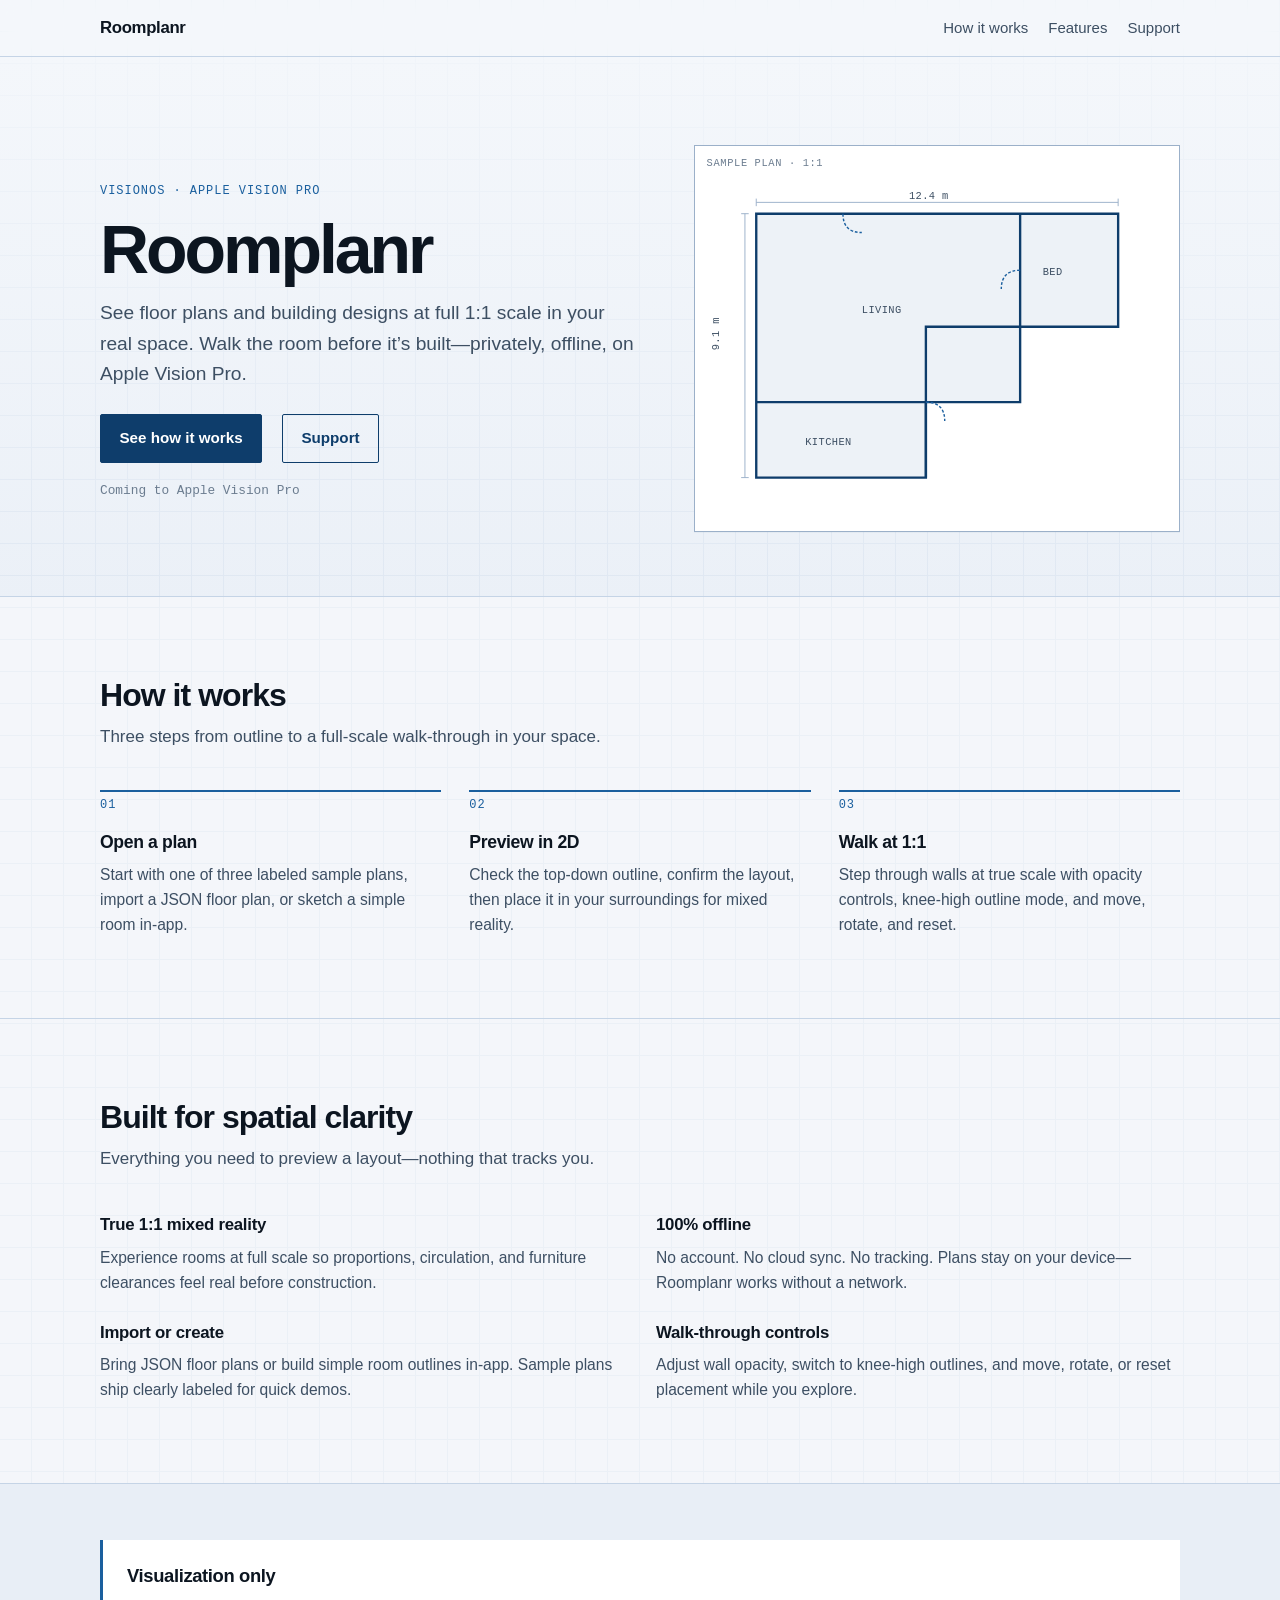
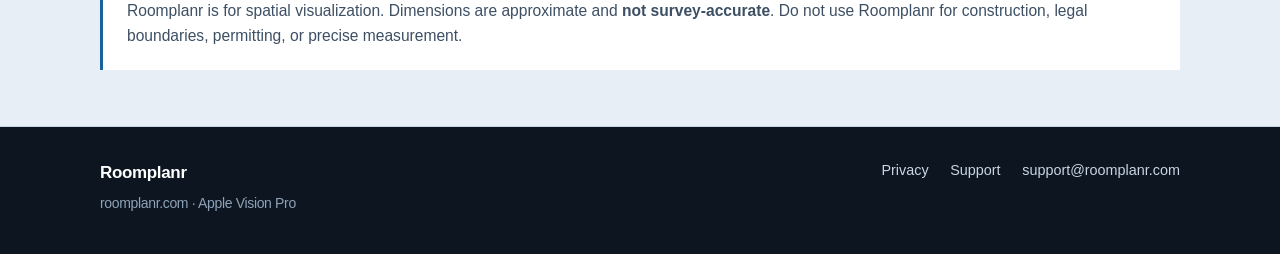
==== index.html @ 091aef66 "Add Roomplanr outline marketing website. Ship a static blueprint-inspired landing page with privacy " ====
<!DOCTYPE html>
<html lang="en">
<head>
  <meta charset="utf-8">
  <meta name="viewport" content="width=device-width, initial-scale=1">
  <title>Roomplanr — Walk through floor plans at full scale on Apple Vision Pro</title>
  <meta name="description" content="Roomplanr lets you see floor plans and building designs at true 1:1 scale in mixed reality on Apple Vision Pro. Offline, private, visualization-only.">
  <meta name="theme-color" content="#0e3d6b">
  <link rel="stylesheet" href="styles.css">
</head>
<body>
  <header class="site-header">
    <div class="wrap nav">
      <a class="logo" href="index.html">Roomplanr</a>
      <ul class="nav-links">
        <li><a href="#how">How it works</a></li>
        <li><a href="#features">Features</a></li>
        <li><a href="support.html">Support</a></li>
      </ul>
    </div>
  </header>

  <main>
    <section class="hero">
      <div class="wrap hero-grid">
        <div>
          <p class="eyebrow">visionOS · Apple Vision Pro</p>
          <h1 class="brand">Roomplanr</h1>
          <p class="lede">
            See floor plans and building designs at full 1:1 scale in your real space.
            Walk the room before it’s built—privately, offline, on Apple Vision Pro.
          </p>
          <div class="cta-row">
            <a class="btn" href="#how">See how it works</a>
            <a class="btn btn-ghost" href="support.html">Support</a>
          </div>
          <p class="coming-note">Coming to Apple Vision Pro</p>
        </div>

        <div class="plan-frame" aria-hidden="true">
          <svg class="plan-svg" viewBox="0 0 480 360" role="img" aria-label="Floor plan outline illustration">
            <rect class="room-fill" x="48" y="40" width="280" height="200" />
            <rect class="room-fill" x="328" y="40" width="104" height="120" />
            <rect class="room-fill" x="48" y="240" width="180" height="80" />

            <!-- Outer walls -->
            <path class="wall" d="M48 40 H432 V160 H328 V240 H228 V320 H48 V40 Z" />
            <!-- Interior partitions -->
            <path class="wall" d="M328 40 V160" />
            <path class="wall" d="M228 240 V320" />
            <path class="wall" d="M48 240 H228" />
            <path class="wall" d="M328 160 H228 V240" />

            <!-- Door arcs -->
            <path class="door" d="M228 240 Q248 240 248 260" />
            <path class="door" d="M328 100 Q308 100 308 120" />
            <path class="door" d="M140 40 Q140 60 160 60" />

            <!-- Dimension marks -->
            <path class="dim" d="M48 28 H432 M48 24 V32 M432 24 V32" />
            <path class="dim" d="M36 40 V320 M32 40 H40 M32 320 H40" />

            <text class="label" x="160" y="145">LIVING</text>
            <text class="label" x="352" y="105">BED</text>
            <text class="label" x="100" y="285">KITCHEN</text>
            <text class="label" x="210" y="24">12.4 m</text>
            <text class="label" x="8" y="185" transform="rotate(-90 8 185)">9.1 m</text>
          </svg>
        </div>
      </div>
    </section>

    <section class="section" id="how">
      <div class="wrap">
        <div class="section-head">
          <h2>How it works</h2>
          <p>Three steps from outline to a full-scale walk-through in your space.</p>
        </div>
        <div class="steps">
          <article class="step">
            <h3>Open a plan</h3>
            <p>Start with one of three labeled sample plans, import a JSON floor plan, or sketch a simple room in-app.</p>
          </article>
          <article class="step">
            <h3>Preview in 2D</h3>
            <p>Check the top-down outline, confirm the layout, then place it in your surroundings for mixed reality.</p>
          </article>
          <article class="step">
            <h3>Walk at 1:1</h3>
            <p>Step through walls at true scale with opacity controls, knee-high outline mode, and move, rotate, and reset.</p>
          </article>
        </div>
      </div>
    </section>

    <section class="section" id="features">
      <div class="wrap">
        <div class="section-head">
          <h2>Built for spatial clarity</h2>
          <p>Everything you need to preview a layout—nothing that tracks you.</p>
        </div>
        <div class="features">
          <article class="feature">
            <h3>True 1:1 mixed reality</h3>
            <p>Experience rooms at full scale so proportions, circulation, and furniture clearances feel real before construction.</p>
          </article>
          <article class="feature">
            <h3>100% offline</h3>
            <p>No account. No cloud sync. No tracking. Plans stay on your device—Roomplanr works without a network.</p>
          </article>
          <article class="feature">
            <h3>Import or create</h3>
            <p>Bring JSON floor plans or build simple room outlines in-app. Sample plans ship clearly labeled for quick demos.</p>
          </article>
          <article class="feature">
            <h3>Walk-through controls</h3>
            <p>Adjust wall opacity, switch to knee-high outlines, and move, rotate, or reset placement while you explore.</p>
          </article>
        </div>
      </div>
    </section>

    <section class="honesty" id="honesty">
      <div class="wrap">
        <div class="honesty-box">
          <h2>Visualization only</h2>
          <p>
            Roomplanr is for spatial visualization. Dimensions are approximate and
            <strong>not survey-accurate</strong>. Do not use Roomplanr for construction,
            legal boundaries, permitting, or precise measurement.
          </p>
        </div>
      </div>
    </section>
  </main>

  <footer class="site-footer">
    <div class="wrap footer-grid">
      <div class="footer-brand">
        Roomplanr
        <span>roomplanr.com · Apple Vision Pro</span>
      </div>
      <ul class="footer-links">
        <li><a href="privacy.html">Privacy</a></li>
        <li><a href="support.html">Support</a></li>
        <li><a href="mailto:support@roomplanr.com">support@roomplanr.com</a></li>
      </ul>
    </div>
  </footer>
</body>
</html>
---- styles.css ----
/* Roomplanr — architectural blueprint aesthetic */

:root {
  --ink: #0c1520;
  --ink-muted: #3d4f63;
  --ink-soft: #6b7c8f;
  --paper: #f4f7fb;
  --paper-deep: #e8eef6;
  --line: #c5d4e6;
  --line-strong: #9bb0c9;
  --blueprint: #1a5f9e;
  --blueprint-deep: #0e3d6b;
  --blueprint-soft: rgba(26, 95, 158, 0.08);
  --accent: #1a5f9e;
  --white: #ffffff;
  --radius: 2px;
  --max: 1080px;
  --pad: clamp(1.25rem, 4vw, 2.5rem);
  --font: -apple-system, BlinkMacSystemFont, "Segoe UI", Helvetica, Arial, sans-serif;
  --mono: ui-monospace, "SF Mono", Menlo, Consolas, monospace;
}

*,
*::before,
*::after {
  box-sizing: border-box;
}

html {
  scroll-behavior: smooth;
}

body {
  margin: 0;
  font-family: var(--font);
  font-size: 1.0625rem;
  line-height: 1.6;
  color: var(--ink);
  background-color: var(--paper);
  background-image:
    linear-gradient(var(--line) 1px, transparent 1px),
    linear-gradient(90deg, var(--line) 1px, transparent 1px);
  background-size: 32px 32px;
  background-position: -1px -1px;
  -webkit-font-smoothing: antialiased;
}

img,
svg {
  display: block;
  max-width: 100%;
}

a {
  color: var(--blueprint);
  text-decoration-thickness: 1px;
  text-underline-offset: 0.18em;
}

a:hover {
  color: var(--blueprint-deep);
}

/* Layout */

.wrap {
  width: min(100% - 2 * var(--pad), var(--max));
  margin-inline: auto;
}

.site-header {
  position: sticky;
  top: 0;
  z-index: 20;
  backdrop-filter: blur(10px);
  background: rgba(244, 247, 251, 0.88);
  border-bottom: 1px solid var(--line);
}

.nav {
  display: flex;
  align-items: center;
  justify-content: space-between;
  gap: 1rem;
  min-height: 3.5rem;
}

.logo {
  font-weight: 700;
  font-size: 1.05rem;
  letter-spacing: -0.02em;
  color: var(--ink);
  text-decoration: none;
}

.logo:hover {
  color: var(--blueprint-deep);
}

.nav-links {
  display: flex;
  align-items: center;
  gap: 1.25rem;
  list-style: none;
  margin: 0;
  padding: 0;
  font-size: 0.9375rem;
}

.nav-links a {
  color: var(--ink-muted);
  text-decoration: none;
}

.nav-links a:hover {
  color: var(--ink);
}

/* Hero */

.hero {
  position: relative;
  padding: clamp(3rem, 8vw, 5.5rem) 0 clamp(2.5rem, 6vw, 4rem);
  border-bottom: 1px solid var(--line);
  background:
    linear-gradient(180deg, rgba(244, 247, 251, 0.92) 0%, rgba(232, 238, 246, 0.75) 100%);
}

.hero-grid {
  display: grid;
  gap: clamp(2rem, 5vw, 3.5rem);
  align-items: center;
}

@media (min-width: 860px) {
  .hero-grid {
    grid-template-columns: 1.05fr 0.95fr;
  }
}

.eyebrow {
  display: inline-block;
  margin: 0 0 0.85rem;
  font-family: var(--mono);
  font-size: 0.75rem;
  font-weight: 500;
  letter-spacing: 0.08em;
  text-transform: uppercase;
  color: var(--blueprint);
}

.brand {
  margin: 0 0 0.85rem;
  font-size: clamp(2.6rem, 7vw, 4.25rem);
  font-weight: 750;
  letter-spacing: -0.045em;
  line-height: 1.02;
  color: var(--ink);
}

.lede {
  margin: 0 0 1.5rem;
  max-width: 34rem;
  font-size: clamp(1.05rem, 2.2vw, 1.2rem);
  color: var(--ink-muted);
}

.cta-row {
  display: flex;
  flex-wrap: wrap;
  align-items: center;
  gap: 0.85rem 1.25rem;
}

.btn {
  display: inline-flex;
  align-items: center;
  justify-content: center;
  padding: 0.7rem 1.15rem;
  border: 1px solid var(--blueprint-deep);
  border-radius: var(--radius);
  background: var(--blueprint-deep);
  color: var(--white);
  font: inherit;
  font-size: 0.95rem;
  font-weight: 600;
  text-decoration: none;
  transition: background 0.15s ease, border-color 0.15s ease;
}

.btn:hover {
  background: var(--ink);
  border-color: var(--ink);
  color: var(--white);
}

.btn-ghost {
  background: transparent;
  color: var(--blueprint-deep);
}

.btn-ghost:hover {
  background: var(--blueprint-soft);
  color: var(--blueprint-deep);
  border-color: var(--blueprint);
}

.coming-note {
  margin: 1.15rem 0 0;
  font-family: var(--mono);
  font-size: 0.8rem;
  color: var(--ink-soft);
}

/* Plan illustration */

.plan-frame {
  position: relative;
  padding: 1rem;
  border: 1px solid var(--line-strong);
  background: var(--white);
  box-shadow: 0 1px 0 rgba(14, 61, 107, 0.04);
}

.plan-frame::before {
  content: "SAMPLE PLAN · 1:1";
  position: absolute;
  top: 0.55rem;
  left: 0.75rem;
  font-family: var(--mono);
  font-size: 0.65rem;
  letter-spacing: 0.06em;
  color: var(--ink-soft);
}

.plan-svg {
  width: 100%;
  height: auto;
  margin-top: 0.85rem;
}

.plan-svg .wall {
  fill: none;
  stroke: var(--blueprint-deep);
  stroke-width: 2.5;
  stroke-linejoin: miter;
}

.plan-svg .door {
  fill: none;
  stroke: var(--blueprint);
  stroke-width: 1.5;
  stroke-dasharray: 3 2;
}

.plan-svg .dim {
  fill: none;
  stroke: var(--line-strong);
  stroke-width: 1;
}

.plan-svg .label {
  fill: var(--ink-muted);
  font-family: var(--mono);
  font-size: 11px;
  letter-spacing: 0.04em;
}

.plan-svg .room-fill {
  fill: var(--blueprint-soft);
}

/* Sections */

.section {
  padding: clamp(3rem, 7vw, 5rem) 0;
  border-bottom: 1px solid var(--line);
  background: rgba(244, 247, 251, 0.82);
}

.section-head {
  max-width: 36rem;
  margin-bottom: clamp(1.75rem, 4vw, 2.5rem);
}

.section h2 {
  margin: 0 0 0.6rem;
  font-size: clamp(1.55rem, 3.5vw, 2rem);
  letter-spacing: -0.03em;
  line-height: 1.15;
}

.section-head p {
  margin: 0;
  color: var(--ink-muted);
}

.steps {
  display: grid;
  gap: 1.25rem;
  counter-reset: step;
}

@media (min-width: 720px) {
  .steps {
    grid-template-columns: repeat(3, 1fr);
    gap: 1.75rem;
  }
}

.step {
  padding-top: 0.25rem;
  border-top: 2px solid var(--blueprint);
}

.step::before {
  counter-increment: step;
  content: "0" counter(step);
  display: block;
  margin-bottom: 0.75rem;
  font-family: var(--mono);
  font-size: 0.75rem;
  letter-spacing: 0.08em;
  color: var(--blueprint);
}

.step h3 {
  margin: 0 0 0.45rem;
  font-size: 1.1rem;
  letter-spacing: -0.02em;
}

.step p {
  margin: 0;
  font-size: 0.975rem;
  color: var(--ink-muted);
}

.features {
  display: grid;
  gap: 1.5rem 2rem;
}

@media (min-width: 720px) {
  .features {
    grid-template-columns: repeat(2, 1fr);
  }
}

.feature h3 {
  margin: 0 0 0.4rem;
  font-size: 1.05rem;
  letter-spacing: -0.015em;
}

.feature p {
  margin: 0;
  font-size: 0.975rem;
  color: var(--ink-muted);
}

/* Honesty callout */

.honesty {
  padding: clamp(2.5rem, 6vw, 3.5rem) 0;
  border-bottom: 1px solid var(--line);
  background: var(--paper-deep);
}

.honesty-box {
  padding: 1.35rem 1.5rem;
  border-left: 3px solid var(--blueprint);
  background: var(--white);
}

.honesty-box h2 {
  margin: 0 0 0.5rem;
  font-size: 1.15rem;
  letter-spacing: -0.02em;
}

.honesty-box p {
  margin: 0;
  color: var(--ink-muted);
  font-size: 0.975rem;
}

/* Footer */

.site-footer {
  padding: 2rem 0 2.5rem;
  background: var(--ink);
  color: #c9d5e3;
}

.footer-grid {
  display: flex;
  flex-wrap: wrap;
  gap: 1rem 2rem;
  align-items: flex-start;
  justify-content: space-between;
}

.footer-brand {
  font-weight: 700;
  color: var(--white);
  letter-spacing: -0.02em;
}

.footer-brand span {
  display: block;
  margin-top: 0.35rem;
  font-weight: 400;
  font-size: 0.875rem;
  color: #8fa3b8;
}

.footer-links {
  display: flex;
  flex-wrap: wrap;
  gap: 0.85rem 1.35rem;
  list-style: none;
  margin: 0;
  padding: 0;
  font-size: 0.9rem;
}

.footer-links a {
  color: #c9d5e3;
  text-decoration: none;
}

.footer-links a:hover {
  color: var(--white);
}

/* Inner pages */

.page-hero {
  padding: clamp(2.5rem, 6vw, 3.5rem) 0 1.5rem;
  border-bottom: 1px solid var(--line);
  background: rgba(244, 247, 251, 0.9);
}

.page-hero h1 {
  margin: 0 0 0.5rem;
  font-size: clamp(1.85rem, 4vw, 2.4rem);
  letter-spacing: -0.035em;
}

.page-hero p {
  margin: 0;
  max-width: 38rem;
  color: var(--ink-muted);
}

.prose {
  padding: clamp(2rem, 5vw, 3rem) 0 4rem;
  background: rgba(244, 247, 251, 0.82);
}

.prose article {
  max-width: 42rem;
}

.prose h2 {
  margin: 2rem 0 0.6rem;
  font-size: 1.2rem;
  letter-spacing: -0.02em;
}

.prose h2:first-child {
  margin-top: 0;
}

.prose p,
.prose li {
  color: var(--ink-muted);
}

.prose ul {
  padding-left: 1.2rem;
}

.prose li + li {
  margin-top: 0.4rem;
}

.faq details {
  margin: 0 0 0.75rem;
  padding: 0.9rem 1rem;
  border: 1px solid var(--line);
  background: var(--white);
}

.faq summary {
  cursor: pointer;
  font-weight: 600;
  color: var(--ink);
  list-style: none;
}

.faq summary::-webkit-details-marker {
  display: none;
}

.faq summary::before {
  content: "+";
  display: inline-block;
  width: 1.1rem;
  margin-right: 0.35rem;
  font-family: var(--mono);
  font-weight: 500;
  color: var(--blueprint);
}

.faq details[open] summary::before {
  content: "−";
}

.faq details p {
  margin: 0.65rem 0 0;
  font-size: 0.975rem;
}

.contact-line {
  margin-top: 1.5rem;
  padding: 1rem 1.15rem;
  border-left: 3px solid var(--blueprint);
  background: var(--white);
}

@media (max-width: 560px) {
  .nav-links {
    gap: 0.85rem;
    font-size: 0.875rem;
  }
}
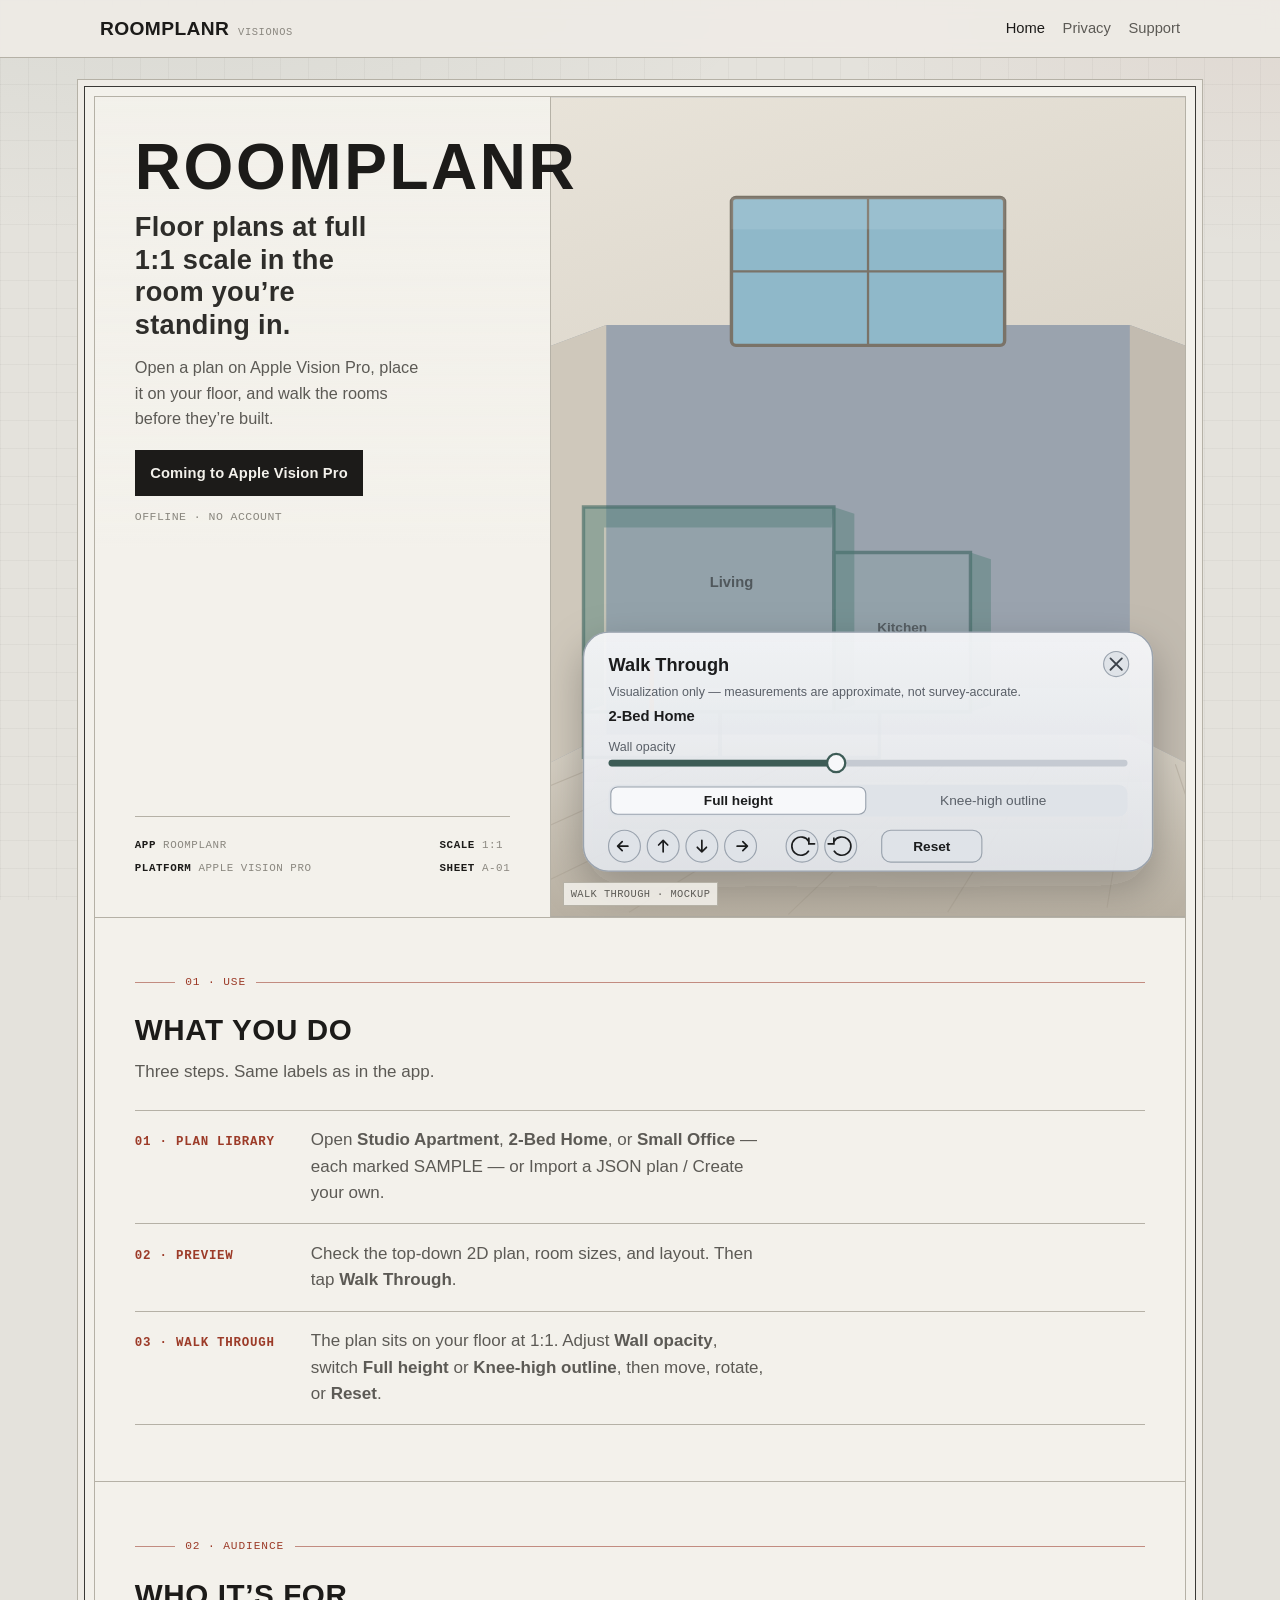
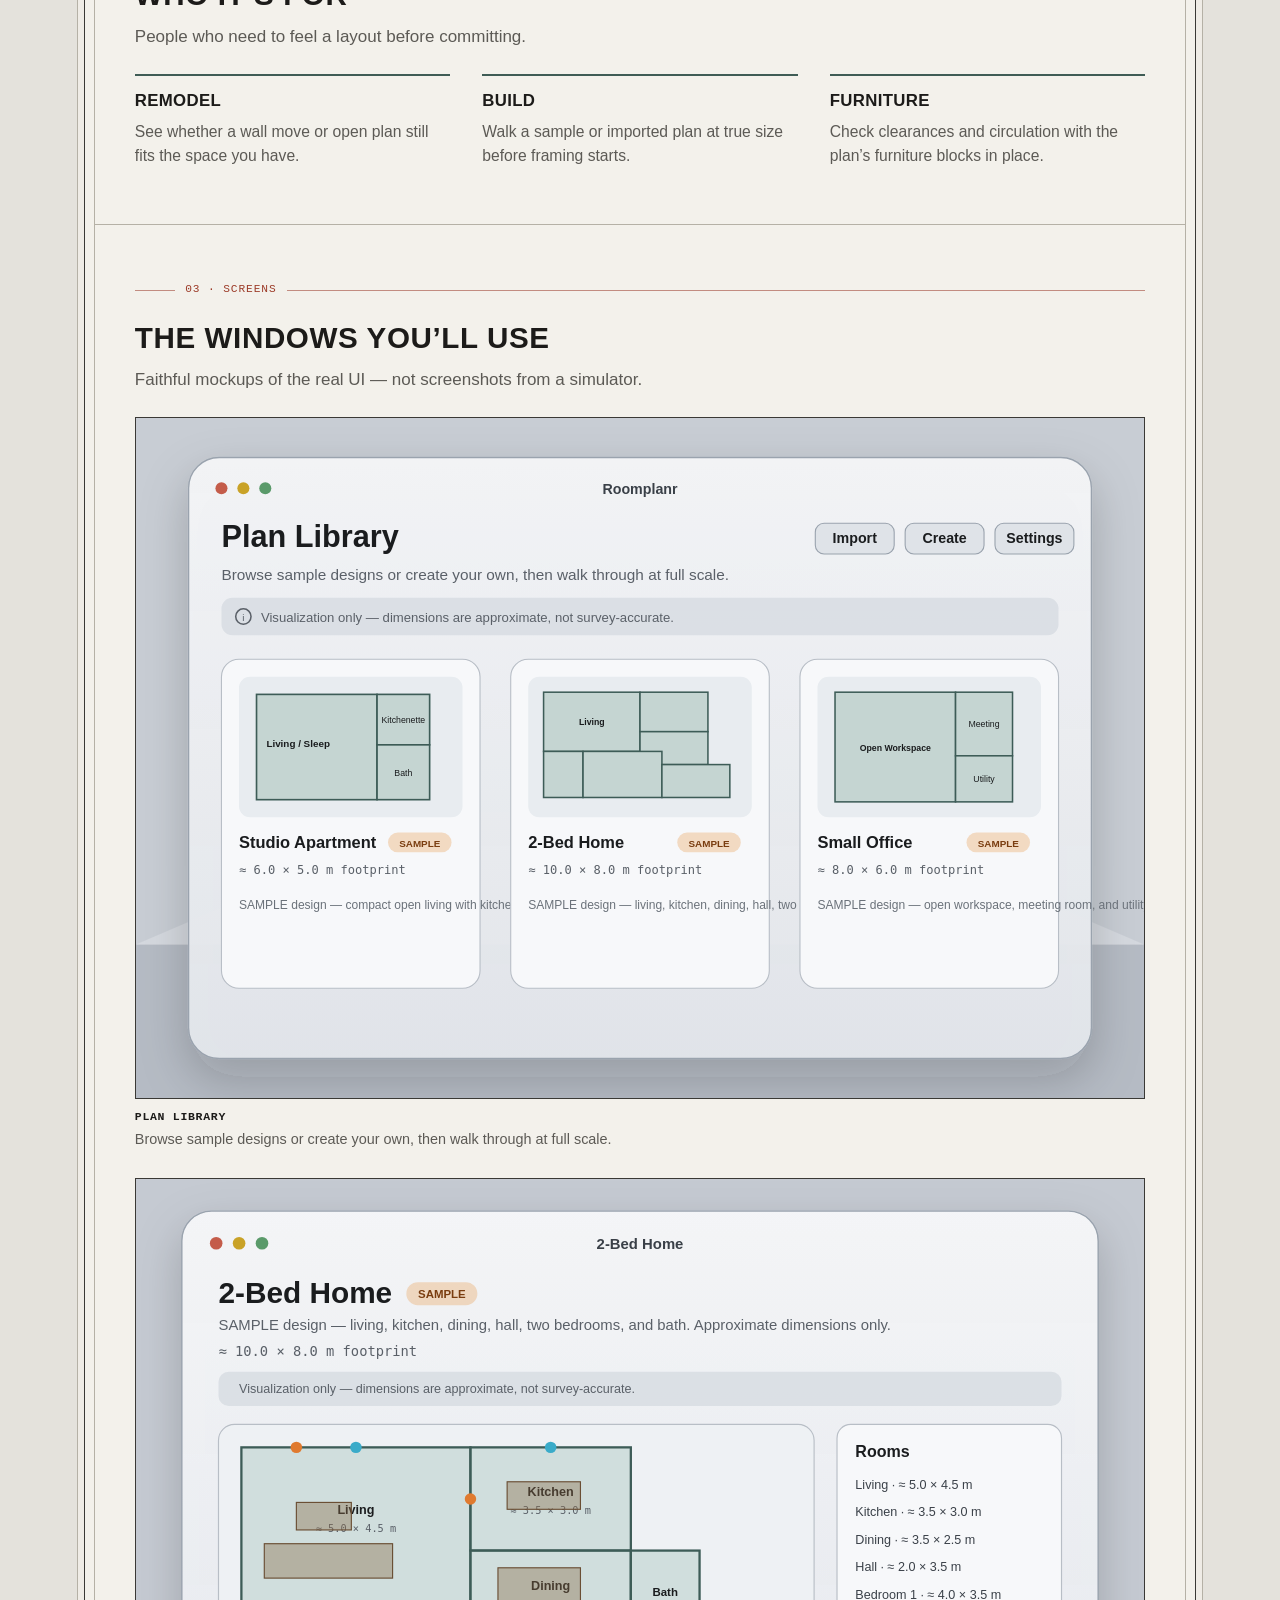
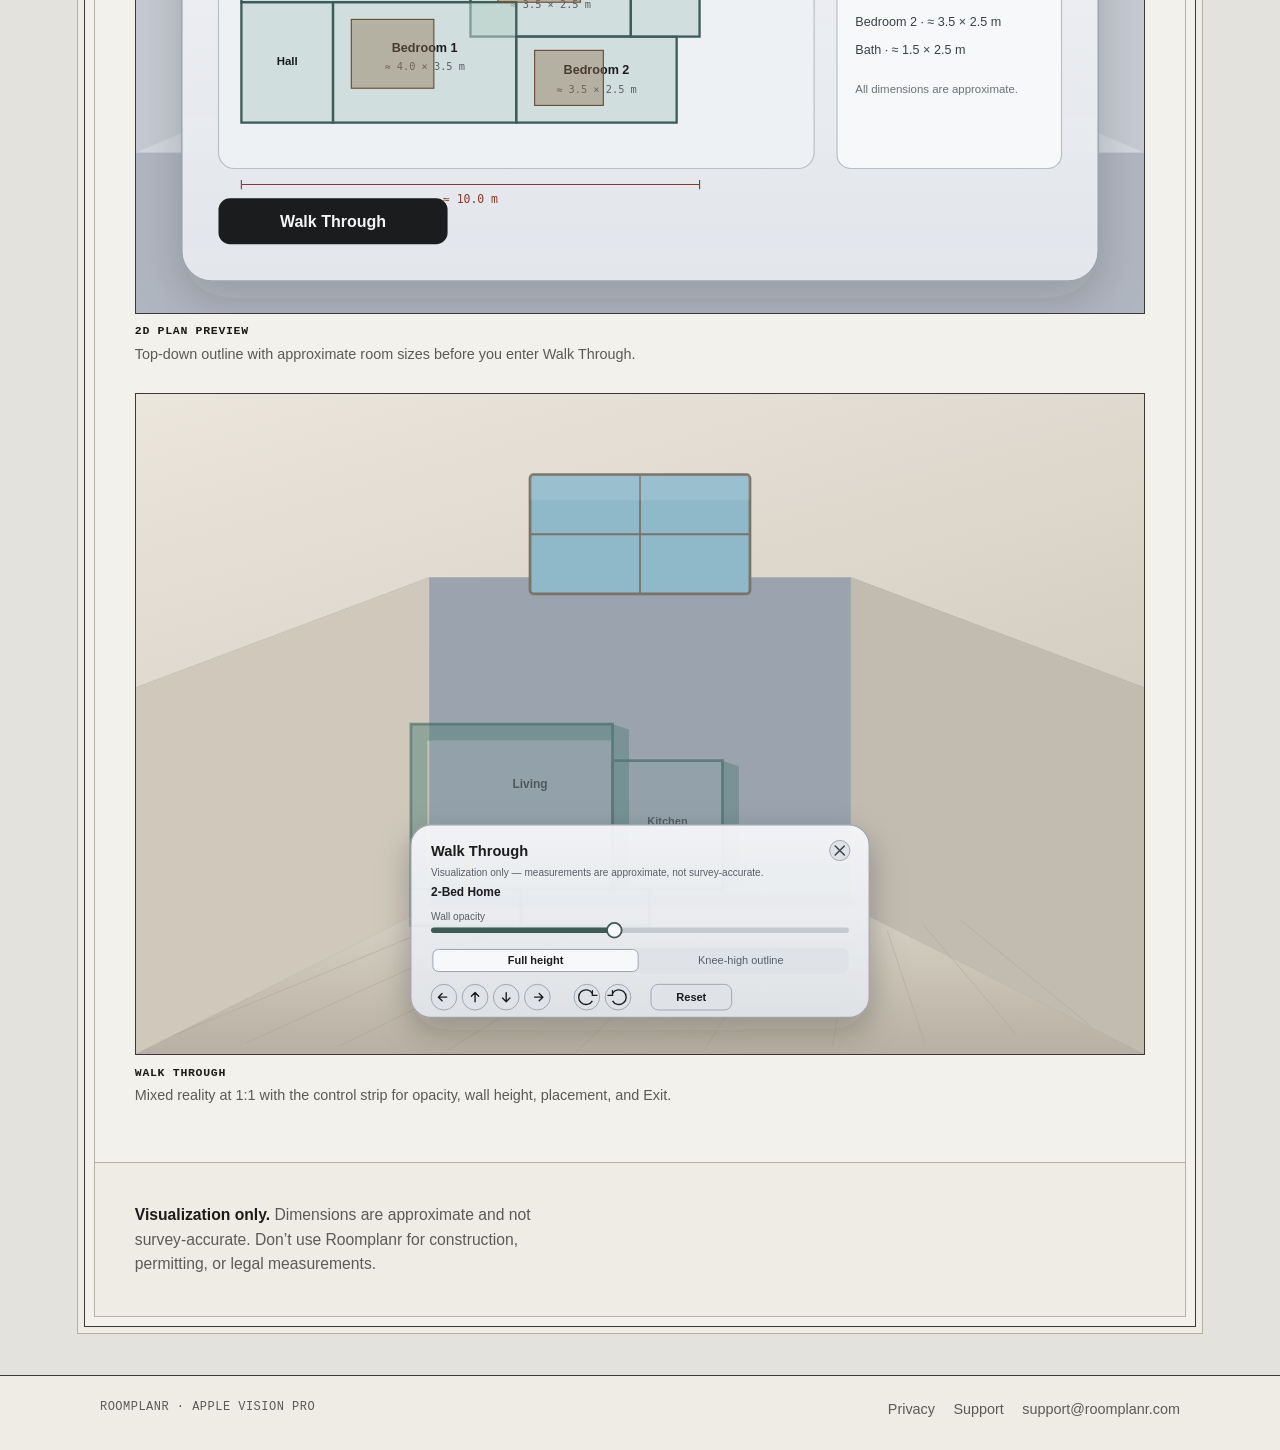
==== commit 0b8b2cd9: "Redesign Roomplanr site with a drafting-sheet identity. Replace the generic blueprint look with prod" ====
--- a/index.html
+++ b/index.html
@@ -3,148 +3,153 @@
 <head>
   <meta charset="utf-8">
   <meta name="viewport" content="width=device-width, initial-scale=1">
-  <title>Roomplanr — Walk through floor plans at full scale on Apple Vision Pro</title>
-  <meta name="description" content="Roomplanr lets you see floor plans and building designs at true 1:1 scale in mixed reality on Apple Vision Pro. Offline, private, visualization-only.">
-  <meta name="theme-color" content="#0e3d6b">
+  <title>Roomplanr — Floor plans at full scale on Apple Vision Pro</title>
+  <meta name="description" content="Roomplanr shows floor plans at true 1:1 scale in your real room on Apple Vision Pro. Pick a plan, place it on your floor, walk the rooms. Offline, no account.">
+  <meta name="theme-color" content="#e4e2dc">
   <link rel="stylesheet" href="styles.css">
 </head>
 <body>
+  <a class="skip" href="#main">Skip to content</a>
+
   <header class="site-header">
-    <div class="wrap nav">
-      <a class="logo" href="index.html">Roomplanr</a>
+    <nav class="nav" aria-label="Primary">
+      <a class="brand" href="./" aria-current="page">
+        Roomplanr
+        <span class="brand-meta">visionOS</span>
+      </a>
       <ul class="nav-links">
-        <li><a href="#how">How it works</a></li>
-        <li><a href="#features">Features</a></li>
+        <li><a href="./" aria-current="page">Home</a></li>
+        <li><a href="privacy.html">Privacy</a></li>
         <li><a href="support.html">Support</a></li>
       </ul>
-    </div>
+    </nav>
   </header>
 
-  <main>
-    <section class="hero">
-      <div class="wrap hero-grid">
-        <div>
-          <p class="eyebrow">visionOS · Apple Vision Pro</p>
-          <h1 class="brand">Roomplanr</h1>
-          <p class="lede">
-            See floor plans and building designs at full 1:1 scale in your real space.
-            Walk the room before it’s built—privately, offline, on Apple Vision Pro.
+  <main id="main">
+    <div class="sheet">
+      <div class="sheet-inner">
+        <section class="hero" aria-labelledby="brand-title">
+          <div class="hero-copy">
+            <p class="wordmark" id="brand-title">Roomplanr</p>
+            <h1>Floor plans at full 1:1 scale in the room you’re standing in.</h1>
+            <p class="lede">Open a plan on Apple Vision Pro, place it on your floor, and walk the rooms before they’re built.</p>
+            <div class="hero-cta">
+              <p class="coming">Coming to Apple Vision Pro</p>
+              <p class="device-note">Offline · No account</p>
+            </div>
+            <div class="title-block" aria-hidden="true">
+              <span><strong>App</strong> Roomplanr</span>
+              <span><strong>Scale</strong> 1:1</span>
+              <span><strong>Platform</strong> Apple Vision Pro</span>
+              <span><strong>Sheet</strong> A-01</span>
+            </div>
+          </div>
+          <figure class="hero-visual">
+            <img
+              src="images/walk-through.svg"
+              width="1100"
+              height="720"
+              alt="Walk Through view: a floor plan placed at full scale in a real room, with controls for wall opacity, Full height or Knee-high outline, move, rotate, and Reset.">
+            <figcaption>Walk Through · mockup</figcaption>
+          </figure>
+        </section>
+
+        <section class="section" id="use" aria-labelledby="use-title">
+          <div class="dim-rule">01 · Use</div>
+          <div class="section-head">
+            <h2 id="use-title">What you do</h2>
+            <p>Three steps. Same labels as in the app.</p>
+          </div>
+          <ol class="flow-list">
+            <li>
+              <h3>01 · Plan Library</h3>
+              <p>Open <strong>Studio Apartment</strong>, <strong>2-Bed Home</strong>, or <strong>Small Office</strong> — each marked SAMPLE — or Import a JSON plan / Create your own.</p>
+            </li>
+            <li>
+              <h3>02 · Preview</h3>
+              <p>Check the top-down 2D plan, room sizes, and layout. Then tap <strong>Walk Through</strong>.</p>
+            </li>
+            <li>
+              <h3>03 · Walk Through</h3>
+              <p>The plan sits on your floor at 1:1. Adjust <strong>Wall opacity</strong>, switch <strong>Full height</strong> or <strong>Knee-high outline</strong>, then move, rotate, or <strong>Reset</strong>.</p>
+            </li>
+          </ol>
+        </section>
+
+        <section class="section" id="for" aria-labelledby="for-title">
+          <div class="dim-rule">02 · Audience</div>
+          <div class="section-head">
+            <h2 id="for-title">Who it’s for</h2>
+            <p>People who need to feel a layout before committing.</p>
+          </div>
+          <div class="audience">
+            <p><strong>Remodel</strong> See whether a wall move or open plan still fits the space you have.</p>
+            <p><strong>Build</strong> Walk a sample or imported plan at true size before framing starts.</p>
+            <p><strong>Furniture</strong> Check clearances and circulation with the plan’s furniture blocks in place.</p>
+          </div>
+        </section>
+
+        <section class="section" id="screens" aria-labelledby="screens-title">
+          <div class="dim-rule">03 · Screens</div>
+          <div class="section-head">
+            <h2 id="screens-title">The windows you’ll use</h2>
+            <p>Faithful mockups of the real UI — not screenshots from a simulator.</p>
+          </div>
+          <div class="screens">
+            <figure class="screen">
+              <img
+                src="images/plan-library.svg"
+                width="920"
+                height="620"
+                alt="Plan Library window listing Studio Apartment, 2-Bed Home, and Small Office sample plans, with Import, Create, and Settings.">
+              <figcaption>
+                <strong>Plan Library</strong>
+                Browse sample designs or create your own, then walk through at full scale.
+              </figcaption>
+            </figure>
+            <figure class="screen">
+              <img
+                src="images/plan-preview.svg"
+                width="880"
+                height="640"
+                alt="2D preview of the 2-Bed Home sample with labeled rooms Living, Kitchen, Dining, Hall, Bedroom 1, Bedroom 2, and Bath, plus a Walk Through button.">
+              <figcaption>
+                <strong>2D plan preview</strong>
+                Top-down outline with approximate room sizes before you enter Walk Through.
+              </figcaption>
+            </figure>
+            <figure class="screen">
+              <img
+                src="images/walk-through.svg"
+                width="1100"
+                height="720"
+                alt="Walk Through control strip floating in a room: Wall opacity slider, Full height and Knee-high outline, move arrows, rotate, and Reset.">
+              <figcaption>
+                <strong>Walk Through</strong>
+                Mixed reality at 1:1 with the control strip for opacity, wall height, placement, and Exit.
+              </figcaption>
+            </figure>
+          </div>
+        </section>
+
+        <aside class="note" aria-labelledby="note-title">
+          <p id="note-title">
+            <strong>Visualization only.</strong>
+            Dimensions are approximate and not survey-accurate. Don’t use Roomplanr for construction, permitting, or legal measurements.
           </p>
-          <div class="cta-row">
-            <a class="btn" href="#how">See how it works</a>
-            <a class="btn btn-ghost" href="support.html">Support</a>
-          </div>
-          <p class="coming-note">Coming to Apple Vision Pro</p>
-        </div>
-
-        <div class="plan-frame" aria-hidden="true">
-          <svg class="plan-svg" viewBox="0 0 480 360" role="img" aria-label="Floor plan outline illustration">
-            <rect class="room-fill" x="48" y="40" width="280" height="200" />
-            <rect class="room-fill" x="328" y="40" width="104" height="120" />
-            <rect class="room-fill" x="48" y="240" width="180" height="80" />
-
-            <!-- Outer walls -->
-            <path class="wall" d="M48 40 H432 V160 H328 V240 H228 V320 H48 V40 Z" />
-            <!-- Interior partitions -->
-            <path class="wall" d="M328 40 V160" />
-            <path class="wall" d="M228 240 V320" />
-            <path class="wall" d="M48 240 H228" />
-            <path class="wall" d="M328 160 H228 V240" />
-
-            <!-- Door arcs -->
-            <path class="door" d="M228 240 Q248 240 248 260" />
-            <path class="door" d="M328 100 Q308 100 308 120" />
-            <path class="door" d="M140 40 Q140 60 160 60" />
-
-            <!-- Dimension marks -->
-            <path class="dim" d="M48 28 H432 M48 24 V32 M432 24 V32" />
-            <path class="dim" d="M36 40 V320 M32 40 H40 M32 320 H40" />
-
-            <text class="label" x="160" y="145">LIVING</text>
-            <text class="label" x="352" y="105">BED</text>
-            <text class="label" x="100" y="285">KITCHEN</text>
-            <text class="label" x="210" y="24">12.4 m</text>
-            <text class="label" x="8" y="185" transform="rotate(-90 8 185)">9.1 m</text>
-          </svg>
-        </div>
+        </aside>
       </div>
-    </section>
-
-    <section class="section" id="how">
-      <div class="wrap">
-        <div class="section-head">
-          <h2>How it works</h2>
-          <p>Three steps from outline to a full-scale walk-through in your space.</p>
-        </div>
-        <div class="steps">
-          <article class="step">
-            <h3>Open a plan</h3>
-            <p>Start with one of three labeled sample plans, import a JSON floor plan, or sketch a simple room in-app.</p>
-          </article>
-          <article class="step">
-            <h3>Preview in 2D</h3>
-            <p>Check the top-down outline, confirm the layout, then place it in your surroundings for mixed reality.</p>
-          </article>
-          <article class="step">
-            <h3>Walk at 1:1</h3>
-            <p>Step through walls at true scale with opacity controls, knee-high outline mode, and move, rotate, and reset.</p>
-          </article>
-        </div>
-      </div>
-    </section>
-
-    <section class="section" id="features">
-      <div class="wrap">
-        <div class="section-head">
-          <h2>Built for spatial clarity</h2>
-          <p>Everything you need to preview a layout—nothing that tracks you.</p>
-        </div>
-        <div class="features">
-          <article class="feature">
-            <h3>True 1:1 mixed reality</h3>
-            <p>Experience rooms at full scale so proportions, circulation, and furniture clearances feel real before construction.</p>
-          </article>
-          <article class="feature">
-            <h3>100% offline</h3>
-            <p>No account. No cloud sync. No tracking. Plans stay on your device—Roomplanr works without a network.</p>
-          </article>
-          <article class="feature">
-            <h3>Import or create</h3>
-            <p>Bring JSON floor plans or build simple room outlines in-app. Sample plans ship clearly labeled for quick demos.</p>
-          </article>
-          <article class="feature">
-            <h3>Walk-through controls</h3>
-            <p>Adjust wall opacity, switch to knee-high outlines, and move, rotate, or reset placement while you explore.</p>
-          </article>
-        </div>
-      </div>
-    </section>
-
-    <section class="honesty" id="honesty">
-      <div class="wrap">
-        <div class="honesty-box">
-          <h2>Visualization only</h2>
-          <p>
-            Roomplanr is for spatial visualization. Dimensions are approximate and
-            <strong>not survey-accurate</strong>. Do not use Roomplanr for construction,
-            legal boundaries, permitting, or precise measurement.
-          </p>
-        </div>
-      </div>
-    </section>
+    </div>
   </main>
 
   <footer class="site-footer">
-    <div class="wrap footer-grid">
-      <div class="footer-brand">
-        Roomplanr
-        <span>roomplanr.com · Apple Vision Pro</span>
+    <div class="wrap footer-inner">
+      <p>Roomplanr · Apple Vision Pro</p>
+      <div class="footer-links">
+        <a href="privacy.html">Privacy</a>
+        <a href="support.html">Support</a>
+        <a href="mailto:support@roomplanr.com">support@roomplanr.com</a>
       </div>
-      <ul class="footer-links">
-        <li><a href="privacy.html">Privacy</a></li>
-        <li><a href="support.html">Support</a></li>
-        <li><a href="mailto:support@roomplanr.com">support@roomplanr.com</a></li>
-      </ul>
     </div>
   </footer>
 </body>
--- a/styles.css
+++ b/styles.css
@@ -1,23 +1,25 @@
-/* Roomplanr — architectural blueprint aesthetic */
+/* Roomplanr — drafting-sheet marketing site. System fonts only. */
 
 :root {
-  --ink: #0c1520;
-  --ink-muted: #3d4f63;
-  --ink-soft: #6b7c8f;
-  --paper: #f4f7fb;
-  --paper-deep: #e8eef6;
-  --line: #c5d4e6;
-  --line-strong: #9bb0c9;
-  --blueprint: #1a5f9e;
-  --blueprint-deep: #0e3d6b;
-  --blueprint-soft: rgba(26, 95, 158, 0.08);
-  --accent: #1a5f9e;
-  --white: #ffffff;
-  --radius: 2px;
+  --paper: #e4e2dc;
+  --paper-bright: #efece6;
+  --sheet: #f3f1eb;
+  --ink: #1c1b19;
+  --muted: #5c5a55;
+  --faint: #8a877f;
+  --line: #b5b1a6;
+  --line-strong: #3a3935;
+  --graphite: #2e2d2a;
+  --mark: #9c3b28;
+  --mark-soft: rgba(156, 59, 40, 0.12);
+  --sage: #3f5c55;
+  --sage-soft: rgba(63, 92, 85, 0.14);
   --max: 1080px;
-  --pad: clamp(1.25rem, 4vw, 2.5rem);
-  --font: -apple-system, BlinkMacSystemFont, "Segoe UI", Helvetica, Arial, sans-serif;
-  --mono: ui-monospace, "SF Mono", Menlo, Consolas, monospace;
+  --pad: clamp(1.1rem, 3.5vw, 2.25rem);
+  --display: "Avenir Next Condensed", "Avenir Next", Futura, "Century Gothic", "Segoe UI", sans-serif;
+  --body: "Avenir Next", "Segoe UI", "Helvetica Neue", Helvetica, Arial, sans-serif;
+  --mono: "SF Mono", Menlo, Consolas, "Liberation Mono", monospace;
+  --theme-color: #e4e2dc;
 }
 
 *,
@@ -30,51 +32,88 @@
   scroll-behavior: smooth;
 }
 
+@media (prefers-reduced-motion: reduce) {
+  html {
+    scroll-behavior: auto;
+  }
+
+  *,
+  *::before,
+  *::after {
+    animation: none !important;
+    transition: none !important;
+  }
+}
+
 body {
   margin: 0;
-  font-family: var(--font);
-  font-size: 1.0625rem;
-  line-height: 1.6;
-  color: var(--ink);
+  color: var(--ink);
+  font: 17px/1.55 var(--body);
   background-color: var(--paper);
   background-image:
-    linear-gradient(var(--line) 1px, transparent 1px),
-    linear-gradient(90deg, var(--line) 1px, transparent 1px);
-  background-size: 32px 32px;
-  background-position: -1px -1px;
+    linear-gradient(90deg, rgba(28, 27, 25, 0.035) 1px, transparent 1px),
+    linear-gradient(rgba(28, 27, 25, 0.035) 1px, transparent 1px),
+    radial-gradient(1200px 600px at 12% -10%, rgba(63, 92, 85, 0.08), transparent 55%),
+    radial-gradient(900px 500px at 100% 0%, rgba(156, 59, 40, 0.06), transparent 50%);
+  background-size: 28px 28px, 28px 28px, auto, auto;
+  background-attachment: fixed;
   -webkit-font-smoothing: antialiased;
+  text-rendering: optimizeLegibility;
+  min-height: 100vh;
 }
 
 img,
 svg {
-  display: block;
   max-width: 100%;
+  height: auto;
+  vertical-align: middle;
 }
 
 a {
-  color: var(--blueprint);
-  text-decoration-thickness: 1px;
-  text-underline-offset: 0.18em;
+  color: var(--sage);
+  text-underline-offset: 0.16em;
 }
 
 a:hover {
-  color: var(--blueprint-deep);
-}
-
-/* Layout */
+  color: var(--mark);
+}
+
+a:focus-visible {
+  outline: 2px solid var(--mark);
+  outline-offset: 3px;
+}
+
+.skip {
+  position: absolute;
+  left: -9999px;
+  top: 0;
+}
+
+.skip:focus {
+  left: var(--pad);
+  top: 0.75rem;
+  z-index: 100;
+  background: var(--ink);
+  color: var(--sheet);
+  padding: 0.5rem 0.75rem;
+  text-decoration: none;
+}
 
 .wrap {
   width: min(100% - 2 * var(--pad), var(--max));
   margin-inline: auto;
 }
+
+/* Header — title-block strip */
 
 .site-header {
   position: sticky;
   top: 0;
   z-index: 20;
-  backdrop-filter: blur(10px);
-  background: rgba(244, 247, 251, 0.88);
+  background: color-mix(in srgb, var(--paper-bright) 90%, transparent);
   border-bottom: 1px solid var(--line);
+  backdrop-filter: blur(8px);
+  -webkit-backdrop-filter: blur(8px);
 }
 
 .nav {
@@ -82,457 +121,559 @@
   align-items: center;
   justify-content: space-between;
   gap: 1rem;
-  min-height: 3.5rem;
-}
-
-.logo {
+  padding: 0.85rem 0;
+  width: min(100% - 2 * var(--pad), var(--max));
+  margin-inline: auto;
+}
+
+.brand {
+  display: inline-flex;
+  align-items: baseline;
+  gap: 0.55rem;
+  color: var(--ink);
+  text-decoration: none;
+  font-family: var(--display);
   font-weight: 700;
-  font-size: 1.05rem;
-  letter-spacing: -0.02em;
-  color: var(--ink);
-  text-decoration: none;
-}
-
-.logo:hover {
-  color: var(--blueprint-deep);
+  font-size: 1.2rem;
+  letter-spacing: 0.02em;
+  text-transform: uppercase;
+}
+
+.brand:hover {
+  color: var(--ink);
+}
+
+.brand-meta {
+  font-family: var(--mono);
+  font-size: 0.65rem;
+  font-weight: 500;
+  letter-spacing: 0.06em;
+  color: var(--faint);
+  text-transform: uppercase;
 }
 
 .nav-links {
   display: flex;
-  align-items: center;
-  gap: 1.25rem;
+  gap: 1.1rem;
   list-style: none;
   margin: 0;
   padding: 0;
-  font-size: 0.9375rem;
+  font-size: 0.92rem;
 }
 
 .nav-links a {
-  color: var(--ink-muted);
+  color: var(--muted);
   text-decoration: none;
 }
 
-.nav-links a:hover {
-  color: var(--ink);
-}
-
-/* Hero */
+.nav-links a:hover,
+.nav-links a[aria-current="page"] {
+  color: var(--ink);
+}
+
+/* Drafting sheet frame for main content */
+
+.sheet {
+  width: min(100% - 2 * var(--pad), calc(var(--max) + 2rem));
+  margin: clamp(1rem, 3vw, 1.75rem) auto clamp(2rem, 5vw, 3rem);
+  background: var(--sheet);
+  border: 1.5px solid var(--line-strong);
+  box-shadow:
+    0 0 0 6px var(--paper-bright),
+    0 0 0 7px var(--line);
+}
+
+.sheet-inner {
+  border: 1px solid var(--line);
+  margin: 0.55rem;
+}
+
+/* Hero — one composition */
 
 .hero {
   position: relative;
-  padding: clamp(3rem, 8vw, 5.5rem) 0 clamp(2.5rem, 6vw, 4rem);
-  border-bottom: 1px solid var(--line);
+  display: grid;
+  min-height: min(92vh, 820px);
+  overflow: hidden;
+}
+
+@media (min-width: 900px) {
+  .hero {
+    grid-template-columns: minmax(16rem, 0.9fr) 1.25fr;
+  }
+}
+
+.hero-copy {
+  position: relative;
+  z-index: 2;
+  display: flex;
+  flex-direction: column;
+  justify-content: flex-end;
+  gap: 0.85rem;
+  padding: clamp(1.5rem, 4vw, 2.5rem);
   background:
-    linear-gradient(180deg, rgba(244, 247, 251, 0.92) 0%, rgba(232, 238, 246, 0.75) 100%);
-}
-
-.hero-grid {
-  display: grid;
-  gap: clamp(2rem, 5vw, 3.5rem);
-  align-items: center;
-}
-
-@media (min-width: 860px) {
-  .hero-grid {
-    grid-template-columns: 1.05fr 0.95fr;
-  }
-}
-
-.eyebrow {
-  display: inline-block;
-  margin: 0 0 0.85rem;
-  font-family: var(--mono);
-  font-size: 0.75rem;
-  font-weight: 500;
-  letter-spacing: 0.08em;
-  text-transform: uppercase;
-  color: var(--blueprint);
-}
-
-.brand {
-  margin: 0 0 0.85rem;
-  font-size: clamp(2.6rem, 7vw, 4.25rem);
-  font-weight: 750;
-  letter-spacing: -0.045em;
-  line-height: 1.02;
-  color: var(--ink);
+    linear-gradient(180deg, rgba(243, 241, 235, 0.2) 0%, var(--sheet) 55%);
+  border-right: 1px solid var(--line);
+  animation: draft-in 700ms ease both;
+}
+
+@media (max-width: 899px) {
+  .hero-copy {
+    border-right: none;
+    border-bottom: 1px solid var(--line);
+    justify-content: flex-start;
+    background: var(--sheet);
+  }
+
+  .hero {
+    min-height: 0;
+  }
+}
+
+.wordmark {
+  margin: 0;
+  font-family: var(--display);
+  font-size: clamp(2.6rem, 7vw, 4rem);
+  font-weight: 700;
+  letter-spacing: 0.04em;
+  line-height: 0.95;
+  text-transform: uppercase;
+  color: var(--ink);
+}
+
+.hero h1 {
+  margin: 0;
+  max-width: 18ch;
+  font-family: var(--display);
+  font-size: clamp(1.35rem, 2.8vw, 1.7rem);
+  font-weight: 600;
+  letter-spacing: 0.01em;
+  line-height: 1.2;
+  color: var(--graphite);
 }
 
 .lede {
-  margin: 0 0 1.5rem;
-  max-width: 34rem;
-  font-size: clamp(1.05rem, 2.2vw, 1.2rem);
-  color: var(--ink-muted);
-}
-
-.cta-row {
+  margin: 0;
+  max-width: 32ch;
+  color: var(--muted);
+  font-size: 1.02rem;
+}
+
+.hero-cta {
   display: flex;
   flex-wrap: wrap;
   align-items: center;
-  gap: 0.85rem 1.25rem;
-}
-
-.btn {
-  display: inline-flex;
+  gap: 0.75rem 1rem;
+  margin-top: 0.35rem;
+}
+
+.coming {
+  display: inline-block;
+  margin: 0;
+  padding: 0.65rem 0.9rem;
+  border: 1.5px solid var(--ink);
+  background: var(--ink);
+  color: var(--sheet);
+  font-family: var(--body);
+  font-size: 0.92rem;
+  font-weight: 600;
+  letter-spacing: 0.01em;
+  text-decoration: none;
+}
+
+.coming:hover {
+  background: var(--graphite);
+  color: var(--sheet);
+  border-color: var(--graphite);
+}
+
+.device-note {
+  margin: 0;
+  font-family: var(--mono);
+  font-size: 0.72rem;
+  letter-spacing: 0.04em;
+  text-transform: uppercase;
+  color: var(--faint);
+}
+
+.title-block {
+  margin-top: auto;
+  padding-top: 1.25rem;
+  border-top: 1px solid var(--line);
+  display: grid;
+  grid-template-columns: 1fr auto;
+  gap: 0.35rem 1rem;
+  font-family: var(--mono);
+  font-size: 0.68rem;
+  letter-spacing: 0.05em;
+  text-transform: uppercase;
+  color: var(--faint);
+}
+
+.title-block strong {
+  color: var(--ink);
+  font-weight: 600;
+}
+
+.hero-visual {
+  position: relative;
+  margin: 0;
+  background:
+    linear-gradient(160deg, #b8bec6 0%, #9aa3ae 45%, #8a9180 100%);
+  min-height: 320px;
+  animation: draft-in 800ms 60ms ease both;
+}
+
+.hero-visual img {
+  width: 100%;
+  height: 100%;
+  object-fit: cover;
+  object-position: center 40%;
+  display: block;
+  min-height: 320px;
+}
+
+.hero-visual figcaption {
+  position: absolute;
+  left: 0.75rem;
+  bottom: 0.65rem;
+  margin: 0;
+  padding: 0.2rem 0.4rem;
+  background: rgba(243, 241, 235, 0.88);
+  border: 1px solid var(--line);
+  font-family: var(--mono);
+  font-size: 0.65rem;
+  letter-spacing: 0.04em;
+  text-transform: uppercase;
+  color: var(--muted);
+}
+
+/* Dimension tick decoration */
+
+.dim-rule {
+  display: flex;
   align-items: center;
-  justify-content: center;
-  padding: 0.7rem 1.15rem;
-  border: 1px solid var(--blueprint-deep);
-  border-radius: var(--radius);
-  background: var(--blueprint-deep);
-  color: var(--white);
-  font: inherit;
-  font-size: 0.95rem;
-  font-weight: 600;
-  text-decoration: none;
-  transition: background 0.15s ease, border-color 0.15s ease;
-}
-
-.btn:hover {
-  background: var(--ink);
-  border-color: var(--ink);
-  color: var(--white);
-}
-
-.btn-ghost {
-  background: transparent;
-  color: var(--blueprint-deep);
-}
-
-.btn-ghost:hover {
-  background: var(--blueprint-soft);
-  color: var(--blueprint-deep);
-  border-color: var(--blueprint);
-}
-
-.coming-note {
-  margin: 1.15rem 0 0;
-  font-family: var(--mono);
-  font-size: 0.8rem;
-  color: var(--ink-soft);
-}
-
-/* Plan illustration */
-
-.plan-frame {
-  position: relative;
-  padding: 1rem;
-  border: 1px solid var(--line-strong);
-  background: var(--white);
-  box-shadow: 0 1px 0 rgba(14, 61, 107, 0.04);
-}
-
-.plan-frame::before {
-  content: "SAMPLE PLAN · 1:1";
-  position: absolute;
-  top: 0.55rem;
-  left: 0.75rem;
-  font-family: var(--mono);
-  font-size: 0.65rem;
-  letter-spacing: 0.06em;
-  color: var(--ink-soft);
-}
-
-.plan-svg {
-  width: 100%;
-  height: auto;
-  margin-top: 0.85rem;
-}
-
-.plan-svg .wall {
-  fill: none;
-  stroke: var(--blueprint-deep);
-  stroke-width: 2.5;
-  stroke-linejoin: miter;
-}
-
-.plan-svg .door {
-  fill: none;
-  stroke: var(--blueprint);
-  stroke-width: 1.5;
-  stroke-dasharray: 3 2;
-}
-
-.plan-svg .dim {
-  fill: none;
-  stroke: var(--line-strong);
-  stroke-width: 1;
-}
-
-.plan-svg .label {
-  fill: var(--ink-muted);
-  font-family: var(--mono);
-  font-size: 11px;
-  letter-spacing: 0.04em;
-}
-
-.plan-svg .room-fill {
-  fill: var(--blueprint-soft);
+  gap: 0.65rem;
+  margin: 0 0 1rem;
+  color: var(--mark);
+  font-family: var(--mono);
+  font-size: 0.7rem;
+  letter-spacing: 0.08em;
+  text-transform: uppercase;
+}
+
+.dim-rule::before,
+.dim-rule::after {
+  content: "";
+  height: 1px;
+  flex: 1;
+  background: var(--mark);
+  opacity: 0.55;
+}
+
+.dim-rule::before {
+  max-width: 2.5rem;
 }
 
 /* Sections */
 
 .section {
-  padding: clamp(3rem, 7vw, 5rem) 0;
-  border-bottom: 1px solid var(--line);
-  background: rgba(244, 247, 251, 0.82);
+  padding: clamp(2.25rem, 5vw, 3.5rem) clamp(1.25rem, 4vw, 2.5rem);
+  border-top: 1px solid var(--line);
 }
 
 .section-head {
   max-width: 36rem;
-  margin-bottom: clamp(1.75rem, 4vw, 2.5rem);
-}
-
-.section h2 {
-  margin: 0 0 0.6rem;
-  font-size: clamp(1.55rem, 3.5vw, 2rem);
-  letter-spacing: -0.03em;
-  line-height: 1.15;
+  margin-bottom: 1.5rem;
+}
+
+.section-head h2 {
+  margin: 0 0 0.4rem;
+  font-family: var(--display);
+  font-size: clamp(1.45rem, 3vw, 1.85rem);
+  font-weight: 650;
+  letter-spacing: 0.02em;
+  text-transform: uppercase;
 }
 
 .section-head p {
   margin: 0;
-  color: var(--ink-muted);
-}
-
-.steps {
+  color: var(--muted);
+}
+
+.flow-list {
+  list-style: none;
+  margin: 0;
+  padding: 0;
+  border-top: 1px solid var(--line);
+}
+
+.flow-list li {
   display: grid;
-  gap: 1.25rem;
-  counter-reset: step;
+  gap: 0.2rem 1.5rem;
+  padding: 1.05rem 0;
+  border-bottom: 1px solid var(--line);
 }
 
 @media (min-width: 720px) {
-  .steps {
-    grid-template-columns: repeat(3, 1fr);
-    gap: 1.75rem;
-  }
-}
-
-.step {
-  padding-top: 0.25rem;
-  border-top: 2px solid var(--blueprint);
-}
-
-.step::before {
-  counter-increment: step;
-  content: "0" counter(step);
+  .flow-list li {
+    grid-template-columns: 9.5rem 1fr;
+    align-items: baseline;
+  }
+}
+
+.flow-list h3 {
+  margin: 0;
+  font-family: var(--mono);
+  font-size: 0.78rem;
+  font-weight: 600;
+  letter-spacing: 0.06em;
+  text-transform: uppercase;
+  color: var(--mark);
+}
+
+.flow-list p {
+  margin: 0;
+  color: var(--muted);
+  max-width: 48ch;
+}
+
+.audience {
+  display: grid;
+  gap: 0.85rem 2rem;
+}
+
+@media (min-width: 720px) {
+  .audience {
+    grid-template-columns: 1fr 1fr 1fr;
+  }
+}
+
+.audience p {
+  margin: 0;
+  padding-top: 0.75rem;
+  border-top: 2px solid var(--sage);
+  color: var(--muted);
+  font-size: 0.98rem;
+}
+
+.audience strong {
   display: block;
-  margin-bottom: 0.75rem;
-  font-family: var(--mono);
-  font-size: 0.75rem;
-  letter-spacing: 0.08em;
-  color: var(--blueprint);
-}
-
-.step h3 {
+  margin-bottom: 0.35rem;
+  color: var(--ink);
+  font-family: var(--display);
+  font-size: 1.05rem;
+  font-weight: 650;
+  letter-spacing: 0.02em;
+  text-transform: uppercase;
+}
+
+/* Screens gallery */
+
+.screens {
+  display: grid;
+  gap: 1.75rem;
+}
+
+.screen {
+  margin: 0;
+}
+
+.screen img {
+  width: 100%;
+  display: block;
+  border: 1px solid var(--line-strong);
+  background: #c5cad2;
+}
+
+.screen figcaption {
+  margin: 0.55rem 0 0;
+  font-size: 0.9rem;
+  color: var(--muted);
+}
+
+.screen figcaption strong {
+  display: block;
+  margin-bottom: 0.15rem;
+  color: var(--ink);
+  font-family: var(--mono);
+  font-size: 0.72rem;
+  font-weight: 600;
+  letter-spacing: 0.06em;
+  text-transform: uppercase;
+}
+
+/* Honesty note */
+
+.note {
+  padding: clamp(1.75rem, 4vw, 2.5rem) clamp(1.25rem, 4vw, 2.5rem);
+  border-top: 1px solid var(--line);
+  background: var(--paper-bright);
+}
+
+.note p {
+  margin: 0;
+  max-width: 48ch;
+  color: var(--muted);
+  font-size: 0.98rem;
+}
+
+.note strong {
+  color: var(--ink);
+}
+
+/* Interior pages */
+
+.page {
+  padding: clamp(2rem, 5vw, 3rem) clamp(1.25rem, 4vw, 2.5rem) clamp(2.5rem, 6vw, 3.5rem);
+}
+
+.page-narrow {
+  max-width: 40rem;
+}
+
+.page h1 {
   margin: 0 0 0.45rem;
-  font-size: 1.1rem;
-  letter-spacing: -0.02em;
-}
-
-.step p {
-  margin: 0;
-  font-size: 0.975rem;
-  color: var(--ink-muted);
-}
-
-.features {
-  display: grid;
-  gap: 1.5rem 2rem;
-}
-
-@media (min-width: 720px) {
-  .features {
-    grid-template-columns: repeat(2, 1fr);
-  }
-}
-
-.feature h3 {
-  margin: 0 0 0.4rem;
-  font-size: 1.05rem;
-  letter-spacing: -0.015em;
-}
-
-.feature p {
-  margin: 0;
-  font-size: 0.975rem;
-  color: var(--ink-muted);
-}
-
-/* Honesty callout */
-
-.honesty {
-  padding: clamp(2.5rem, 6vw, 3.5rem) 0;
+  font-family: var(--display);
+  font-size: clamp(1.9rem, 4vw, 2.4rem);
+  font-weight: 700;
+  letter-spacing: 0.03em;
+  text-transform: uppercase;
+  line-height: 1.1;
+}
+
+.page .lede {
+  margin-bottom: 1.5rem;
+}
+
+.page h2 {
+  margin: 1.85rem 0 0.5rem;
+  font-family: var(--display);
+  font-size: 1.2rem;
+  font-weight: 650;
+  letter-spacing: 0.03em;
+  text-transform: uppercase;
+}
+
+.page p,
+.page li {
+  color: var(--ink);
+}
+
+.page ul {
+  padding-left: 1.15rem;
+}
+
+.page li + li {
+  margin-top: 0.4rem;
+}
+
+.contact-line {
+  margin: 0 0 1.5rem;
+  padding: 0.9rem 1rem;
+  border-left: 3px solid var(--mark);
+  background: var(--mark-soft);
+}
+
+.faq details {
+  border-top: 1px solid var(--line);
+  padding: 0.9rem 0;
+}
+
+.faq details:last-child {
   border-bottom: 1px solid var(--line);
-  background: var(--paper-deep);
-}
-
-.honesty-box {
-  padding: 1.35rem 1.5rem;
-  border-left: 3px solid var(--blueprint);
-  background: var(--white);
-}
-
-.honesty-box h2 {
-  margin: 0 0 0.5rem;
-  font-size: 1.15rem;
-  letter-spacing: -0.02em;
-}
-
-.honesty-box p {
-  margin: 0;
-  color: var(--ink-muted);
-  font-size: 0.975rem;
+}
+
+.faq summary {
+  cursor: pointer;
+  font-weight: 650;
+  letter-spacing: -0.01em;
+  list-style: none;
+}
+
+.faq summary::-webkit-details-marker {
+  display: none;
+}
+
+.faq summary::after {
+  content: "+";
+  float: right;
+  color: var(--faint);
+  font-weight: 500;
+  font-family: var(--mono);
+}
+
+.faq details[open] summary::after {
+  content: "–";
+}
+
+.faq details p {
+  margin: 0.6rem 0 0.1rem;
+  color: var(--muted);
 }
 
 /* Footer */
 
 .site-footer {
-  padding: 2rem 0 2.5rem;
-  background: var(--ink);
-  color: #c9d5e3;
-}
-
-.footer-grid {
+  border-top: 1px solid var(--line-strong);
+  padding: 1.35rem 0 1.85rem;
+  color: var(--muted);
+  font-size: 0.9rem;
+  background: var(--paper-bright);
+}
+
+.footer-inner {
   display: flex;
   flex-wrap: wrap;
-  gap: 1rem 2rem;
-  align-items: flex-start;
   justify-content: space-between;
-}
-
-.footer-brand {
-  font-weight: 700;
-  color: var(--white);
-  letter-spacing: -0.02em;
-}
-
-.footer-brand span {
-  display: block;
-  margin-top: 0.35rem;
-  font-weight: 400;
-  font-size: 0.875rem;
-  color: #8fa3b8;
+  gap: 0.75rem 1.5rem;
+}
+
+.footer-inner p {
+  margin: 0;
+  font-family: var(--mono);
+  font-size: 0.75rem;
+  letter-spacing: 0.04em;
+  text-transform: uppercase;
 }
 
 .footer-links {
   display: flex;
   flex-wrap: wrap;
-  gap: 0.85rem 1.35rem;
-  list-style: none;
-  margin: 0;
-  padding: 0;
-  font-size: 0.9rem;
+  gap: 0.85rem 1.15rem;
 }
 
 .footer-links a {
-  color: #c9d5e3;
+  color: var(--muted);
   text-decoration: none;
 }
 
 .footer-links a:hover {
-  color: var(--white);
-}
-
-/* Inner pages */
-
-.page-hero {
-  padding: clamp(2.5rem, 6vw, 3.5rem) 0 1.5rem;
-  border-bottom: 1px solid var(--line);
-  background: rgba(244, 247, 251, 0.9);
-}
-
-.page-hero h1 {
-  margin: 0 0 0.5rem;
-  font-size: clamp(1.85rem, 4vw, 2.4rem);
-  letter-spacing: -0.035em;
-}
-
-.page-hero p {
-  margin: 0;
-  max-width: 38rem;
-  color: var(--ink-muted);
-}
-
-.prose {
-  padding: clamp(2rem, 5vw, 3rem) 0 4rem;
-  background: rgba(244, 247, 251, 0.82);
-}
-
-.prose article {
-  max-width: 42rem;
-}
-
-.prose h2 {
-  margin: 2rem 0 0.6rem;
-  font-size: 1.2rem;
-  letter-spacing: -0.02em;
-}
-
-.prose h2:first-child {
-  margin-top: 0;
-}
-
-.prose p,
-.prose li {
-  color: var(--ink-muted);
-}
-
-.prose ul {
-  padding-left: 1.2rem;
-}
-
-.prose li + li {
-  margin-top: 0.4rem;
-}
-
-.faq details {
-  margin: 0 0 0.75rem;
-  padding: 0.9rem 1rem;
-  border: 1px solid var(--line);
-  background: var(--white);
-}
-
-.faq summary {
-  cursor: pointer;
-  font-weight: 600;
-  color: var(--ink);
-  list-style: none;
-}
-
-.faq summary::-webkit-details-marker {
-  display: none;
-}
-
-.faq summary::before {
-  content: "+";
-  display: inline-block;
-  width: 1.1rem;
-  margin-right: 0.35rem;
-  font-family: var(--mono);
-  font-weight: 500;
-  color: var(--blueprint);
-}
-
-.faq details[open] summary::before {
-  content: "−";
-}
-
-.faq details p {
-  margin: 0.65rem 0 0;
-  font-size: 0.975rem;
-}
-
-.contact-line {
-  margin-top: 1.5rem;
-  padding: 1rem 1.15rem;
-  border-left: 3px solid var(--blueprint);
-  background: var(--white);
+  color: var(--ink);
+}
+
+@keyframes draft-in {
+  from {
+    opacity: 0;
+    transform: translateY(10px);
+  }
+  to {
+    opacity: 1;
+    transform: none;
+  }
 }
 
 @media (max-width: 560px) {
   .nav-links {
-    gap: 0.85rem;
-    font-size: 0.875rem;
-  }
-}
+    gap: 0.75rem;
+    font-size: 0.85rem;
+  }
+
+  .brand-meta {
+    display: none;
+  }
+
+  .sheet-inner {
+    margin: 0.35rem;
+  }
+}
